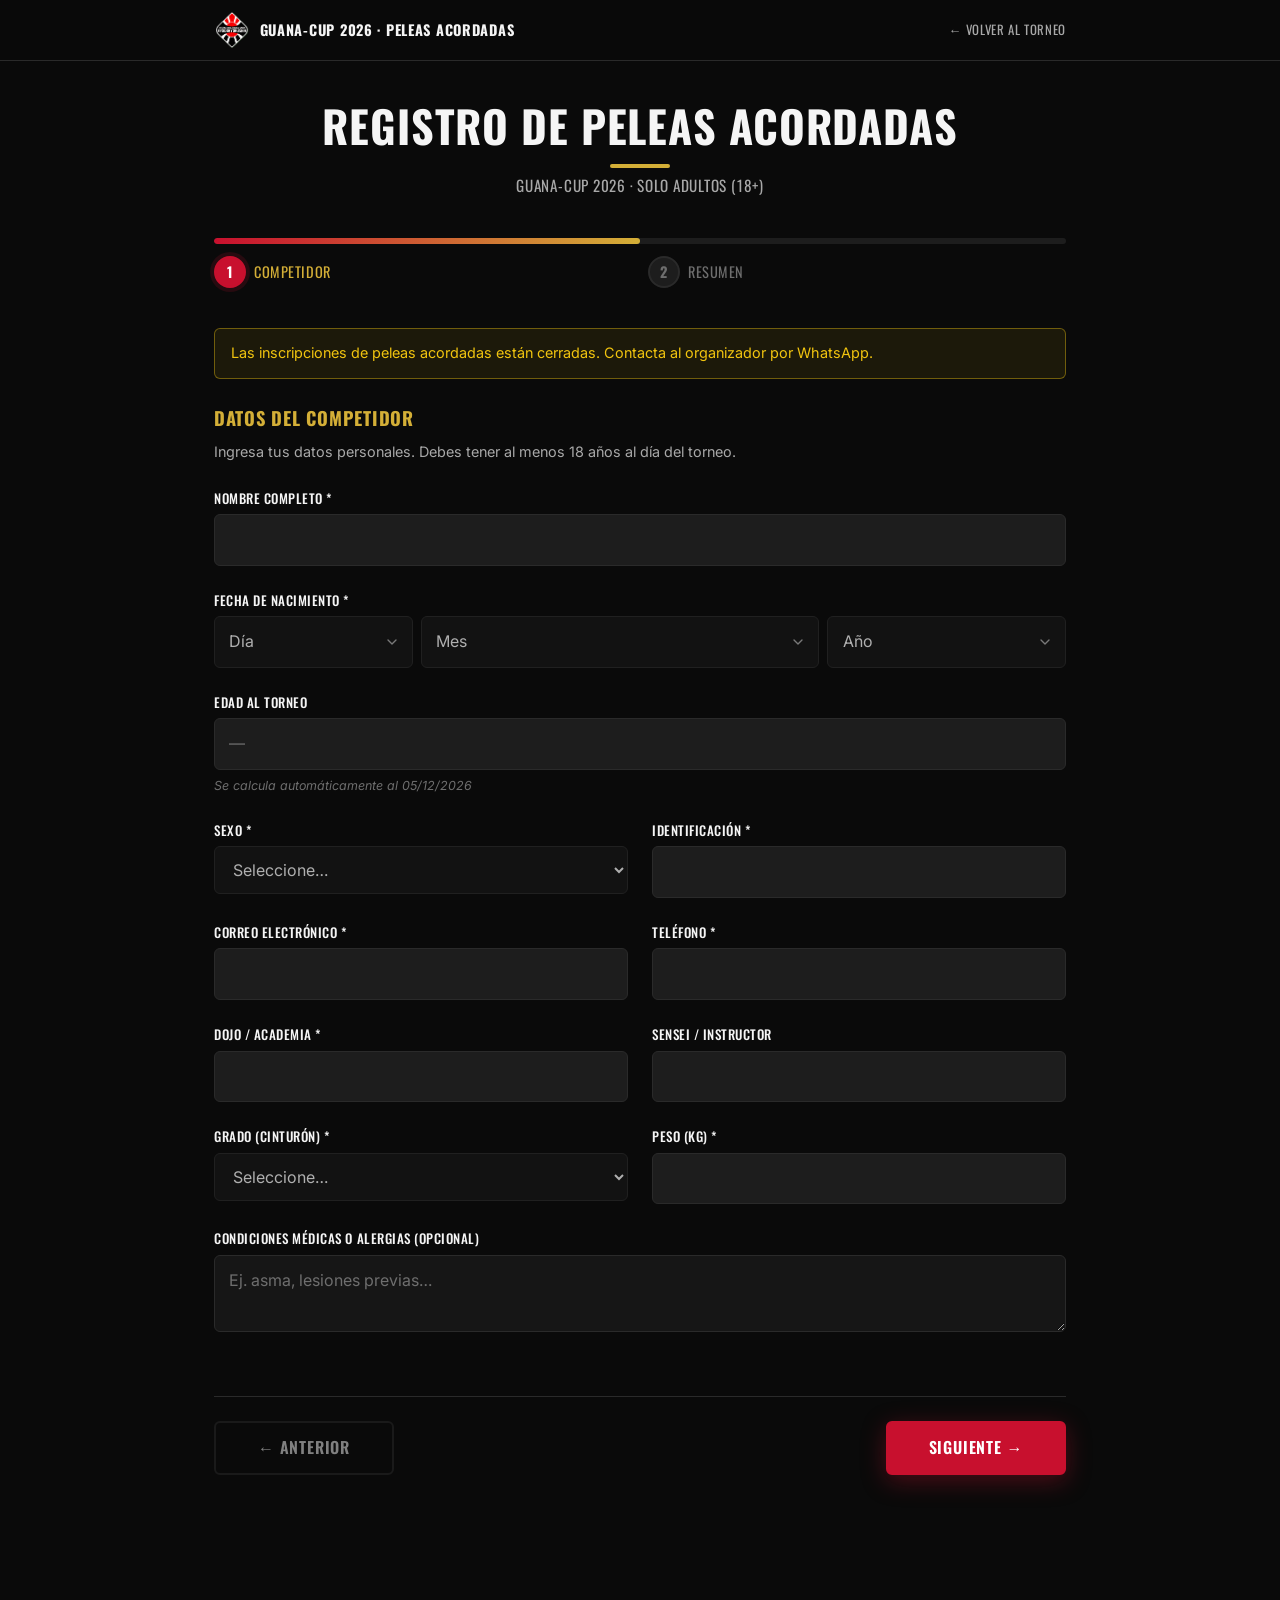
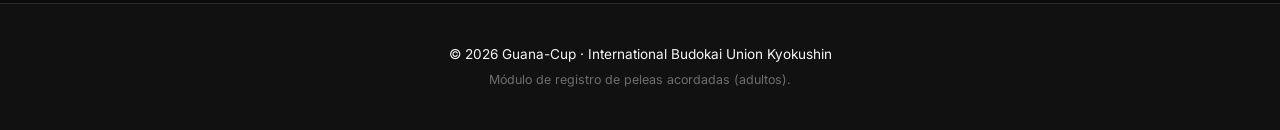
==== GuanaCop2/index.html @ 42ecfdb3 "Se agrega el formulario para las peleas acordadas" ====
<!DOCTYPE html>
<html lang="es">

<head>
    <meta charset="UTF-8" />
    <meta name="viewport" content="width=device-width, initial-scale=1.0" />
    <meta name="description" content="Registro de peleas acordadas - Torneo Guana-Cup 2027 (solo adultos 18+)" />
    <meta name="theme-color" content="#0a0a0a" />

    <title>Peleas Acordadas | Guana-Cup 2027</title>

    <!-- Etiquetas Open Graph para WhatsApp -->
    <meta property="og:title" content="Registro de peleas acordadas - Torneo Guana-Cup 2027 (solo adultos 18+)">
    <meta property="og:description"
        content="Inscripción al Registro de peleas acordadas Guana-Cup 2027 - Kyokushin IBU. 20 de febrero de 2027. ¡Aquí nacen los campeones!">
    <meta property="og:image" content="https://karate.innocr.com/assets/img/afiche2.jpg">
    <meta property="og:type" content="website">

    <!-- Favicon (assets compartidos) -->
    <link rel="icon" type="image/x-icon" href="../assets/img/favicon.ico" />

    <!-- Fuentes -->
    <link rel="preconnect" href="https://fonts.googleapis.com" />
    <link rel="preconnect" href="https://fonts.gstatic.com" crossorigin />
    <link
        href="https://fonts.googleapis.com/css2?family=Oswald:wght@400;500;600;700&family=Inter:wght@400;500;600;700&display=swap"
        rel="stylesheet" />

    <!-- CSS del módulo -->
    <link rel="stylesheet" href="css/base.css" />
    <link rel="stylesheet" href="css/formulario.css" />
    <link rel="stylesheet" href="css/confirmacion.css" />
</head>

<body>

    <!-- ============================================= -->
    <!-- HEADER DEL MÓDULO                              -->
    <!-- ============================================= -->
    <header class="gc2-header">
        <div class="container gc2-header-inner">
            <a href="../index.html" class="gc2-brand">
                <img src="../assets/img/logo-ibu.png" alt="IBU Kyokushin" class="gc2-logo" />
                <span>Guana-Cup 2026 · Peleas Acordadas</span>
            </a>
            <a href="../index.html" class="gc2-back">← Volver al torneo</a>
        </div>
    </header>

    <!-- ============================================= -->
    <!-- VISTA 1: FORMULARIO (2 PASOS)                  -->
    <!-- ============================================= -->
    <main id="vista-formulario-adultos" class="vista vista-activa">

        <div class="container formulario-wrap">

            <header class="formulario-header">
                <h1>Registro de Peleas Acordadas</h1>
                <p>Guana-Cup 2026 · Solo adultos (18+)</p>
            </header>

            <!-- Barra de progreso (2 pasos) -->
            <div class="progress-wrap" aria-label="Progreso de registro">
                <div class="progress-bar">
                    <div class="progress-fill" id="progressFillAdultos" style="width: 50%"></div>
                </div>
                <ol class="progress-steps">
                    <li class="step active" data-step="1"><span>1</span> Competidor</li>
                    <li class="step" data-step="2"><span>2</span> Resumen</li>
                </ol>
            </div>

            <!-- Mensaje de inscripciones cerradas (oculto por defecto) -->
            <div class="aviso aviso-warning" id="avisoCerrado" hidden>
                Las inscripciones de peleas acordadas están cerradas. Contacta al organizador por WhatsApp.
            </div>

            <form id="formAdultos" novalidate>

                <!-- ============================================= -->
                <!-- PASO 1: DATOS DEL COMPETIDOR                  -->
                <!-- ============================================= -->
                <fieldset class="paso activo" data-paso="1">
                    <legend>Datos del competidor</legend>
                    <p class="paso-desc">Ingresa tus datos personales. Debes tener al menos 18 años al día del torneo.
                    </p>

                    <div class="campo">
                        <label for="ad_nombreCompleto">Nombre completo *</label>
                        <input type="text" id="ad_nombreCompleto" name="ad_nombreCompleto" autocomplete="name"
                            required />
                        <small class="error-msg"></small>
                    </div>

                    <!-- Fecha de nacimiento: 3 selects (día / mes / año) -->
                    <div class="campo">
                        <label>Fecha de nacimiento *</label>
                        <div class="fecha-selects">
                            <select id="ad_diaNacimiento" name="ad_diaNacimiento" required>
                                <option value="">Día</option>
                            </select>
                            <select id="ad_mesNacimiento" name="ad_mesNacimiento" required>
                                <option value="">Mes</option>
                                <option value="01">Enero</option>
                                <option value="02">Febrero</option>
                                <option value="03">Marzo</option>
                                <option value="04">Abril</option>
                                <option value="05">Mayo</option>
                                <option value="06">Junio</option>
                                <option value="07">Julio</option>
                                <option value="08">Agosto</option>
                                <option value="09">Setiembre</option>
                                <option value="10">Octubre</option>
                                <option value="11">Noviembre</option>
                                <option value="12">Diciembre</option>
                            </select>
                            <select id="ad_anioNacimiento" name="ad_anioNacimiento" required>
                                <option value="">Año</option>
                            </select>
                        </div>
                        <input type="hidden" id="ad_fechaNacimiento" name="ad_fechaNacimiento" />
                        <small class="error-msg"></small>
                    </div>

                    <div class="campo">
                        <label for="ad_edadCalculada">Edad al torneo</label>
                        <input type="text" id="ad_edadCalculada" name="ad_edadCalculada" readonly placeholder="—" />
                        <small class="hint">Se calcula automáticamente al 05/12/2026</small>
                    </div>

                    <div class="campo-row">
                        <div class="campo">
                            <label for="ad_sexo">Sexo *</label>
                            <select id="ad_sexo" name="ad_sexo" required>
                                <option value="">Seleccione…</option>
                                <option value="M">Masculino</option>
                                <option value="F">Femenino</option>
                            </select>
                            <small class="error-msg"></small>
                        </div>
                        <div class="campo">
                            <label for="ad_identificacion">Identificación *</label>
                            <input type="text" id="ad_identificacion" name="ad_identificacion" required />
                            <small class="error-msg"></small>
                        </div>
                    </div>

                    <div class="campo-row">
                        <div class="campo">
                            <label for="ad_email">Correo electrónico *</label>
                            <input type="email" id="ad_email" name="ad_email" autocomplete="email" required />
                            <small class="error-msg"></small>
                        </div>
                        <div class="campo">
                            <label for="ad_telefono">Teléfono *</label>
                            <input type="tel" id="ad_telefono" name="ad_telefono" autocomplete="tel" required />
                            <small class="error-msg"></small>
                        </div>
                    </div>

                    <div class="campo-row">
                        <div class="campo">
                            <label for="ad_dojo">Dojo / Academia *</label>
                            <input type="text" id="ad_dojo" name="ad_dojo" required />
                            <small class="error-msg"></small>
                        </div>
                        <div class="campo">
                            <label for="ad_sensei">Sensei / Instructor</label>
                            <input type="text" id="ad_sensei" name="ad_sensei" />
                        </div>
                    </div>

                    <div class="campo-row">
                        <div class="campo">
                            <label for="ad_grado">Grado (cinturón) *</label>
                            <select id="ad_grado" name="grado" required>
                                <option value="">Seleccione…</option>
                                <option value="Blanco (Mukyu / Sin grado)">Blanco (Mukyu / Sin grado)</option>
                                <option value="10º Kyu - Naranja">10º Kyu - Naranja</option>
                                <option value="9º Kyu - Naranja con raya">9º Kyu - Naranja con raya</option>
                                <option value="8º Kyu - Azul">8º Kyu - Azul</option>
                                <option value="7º Kyu - Azul con raya">7º Kyu - Azul con raya</option>
                                <option value="6º Kyu - Amarillo">6º Kyu - Amarillo</option>
                                <option value="5º Kyu - Amarillo con raya">5º Kyu - Amarillo con raya</option>
                                <option value="4º Kyu - Verde">4º Kyu - Verde</option>
                                <option value="3º Kyu - Verde con raya">3º Kyu - Verde con raya</option>
                                <option value="2º Kyu - Marrón">2º Kyu - Marrón</option>
                                <option value="1º Kyu - Marrón con raya">1º Kyu - Marrón con raya</option>
                                <option value="1º Dan - Negro">1º Dan - Negro</option>
                                <option value="2º Dan - Negro">2º Dan - Negro</option>
                                <option value="3º Dan - Negro">3º Dan - Negro</option>
                                <option value="4º Dan - Negro">4º Dan - Negro</option>
                                <option value="5º Dan - Negro">5º Dan - Negro</option>
                            </select>
                            <small class="error-msg"></small>
                        </div>
                        <div class="campo">
                            <label for="ad_peso">Peso (kg) *</label>
                            <input type="number" id="ad_peso" name="ad_peso" min="20" max="200" step="0.1" required />
                            <small class="error-msg"></small>
                        </div>
                    </div>

                    <div class="campo">
                        <label for="ad_condiciones">Condiciones médicas o alergias (opcional)</label>
                        <textarea id="ad_condiciones" name="ad_condiciones" rows="2"
                            placeholder="Ej. asma, lesiones previas…"></textarea>
                    </div>

                    <!-- Aviso si es menor de edad -->
                    <div class="aviso aviso-error" id="ad_avisoEdad" hidden>
                        Debes ser mayor de 18 años al día del torneo para este registro.
                    </div>
                </fieldset>

                <!-- ============================================= -->
                <!-- PASO 2: RESUMEN + CONFIRMAR                   -->
                <!-- ============================================= -->
                <fieldset class="paso" data-paso="2">
                    <legend>Resumen del registro</legend>
                    <p class="paso-desc">Revisa que todo esté correcto antes de confirmar.</p>

                    <div class="resumen" id="resumenAdultos">
                        <!-- Se genera por JS -->
                    </div>
                </fieldset>

                <!-- ============================================= -->
                <!-- NAVEGACIÓN                                     -->
                <!-- ============================================= -->
                <div class="form-nav">
                    <button type="button" class="btn btn-outline" id="btnAnteriorAdultos" disabled>
                        ← Anterior
                    </button>
                    <button type="button" class="btn btn-primary" id="btnSiguienteAdultos">
                        Siguiente →
                    </button>
                    <button type="button" class="btn btn-success" id="btnConfirmarAdultos" hidden>
                        ✔ Confirmar registro
                    </button>
                </div>

            </form>
        </div>
    </main>

    <!-- ============================================= -->
    <!-- VISTA 2: CONFIRMACIÓN                          -->
    <!-- ============================================= -->
    <main id="vista-confirmacion-adultos" class="vista">
        <div class="container confirmacion-wrap">

            <div class="confirmacion-icon" aria-hidden="true">✅</div>
            <h1>¡Registro enviado!</h1>
            <p class="confirmacion-sub">Guarda tu folio para coordinar el combate con el organizador.</p>

            <!-- FOLIO: placeholder neutro, el JS lo llena con el valor real del backend -->
            <div class="folio-box">
                <span>Folio</span>
                <strong id="folioTextoAdultos">—</strong>
            </div>

            <div class="resumen-final" id="resumenFinalAdultos">
                <!-- Se genera por JS -->
            </div>

            <div class="total-final">
                <span>Total a pagar:</span>
                <strong id="totalFinalAdultos">₡0</strong>
            </div>

            <div class="sinpe-box">
                <h3>Pago por SINPE Móvil</h3>
                <p>
                    Número: <strong id="sinpeNumeroAdultos">—</strong><br />
                    Titular: <strong id="sinpeTitularAdultos">—</strong>
                </p>
            </div>

            <div class="confirmacion-acciones">
                <button class="btn btn-primary btn-lg" id="btnWhatsappAdultos">
                    💬 Coordinar por WhatsApp
                </button>
            </div>

            <p class="confirmacion-nota">
                <strong>Importante:</strong> al abrir WhatsApp se enviará tu folio y monto
                al organizador para coordinar el pago y los detalles del combate.
            </p>

            <a href="../index.html" class="btn btn-ghost">← Volver al sitio del torneo</a>
        </div>
    </main>

    <!-- ============================================= -->
    <!-- FOOTER DEL MÓDULO                              -->
    <!-- ============================================= -->
    <footer class="gc2-footer">
        <div class="container">
            <p>© 2026 Guana-Cup · International Budokai Union Kyokushin</p>
            <p style="font-size:.78rem;color:var(--color-text-dim);margin-top:.3rem;">
                Módulo de registro de peleas acordadas (adultos).
            </p>
        </div>
    </footer>

    <!-- ============================================= -->
    <!-- SCRIPTS DEL MÓDULO (orden importa)             -->
    <!-- ============================================= -->
    <script src="js/config.js"></script>
    <script src="js/navegacion.js"></script>
    <script src="js/whatsapp.js"></script>
    <script src="js/formulario.js"></script>

</body>

</html>
---- GuanaCop2/css/base.css ----
/* =========================================================
   GUANACOP2 · base.css
   Reset + variables + tipografía + botones + header/footer
   ========================================================= */

/* ------------------------------
   1. VARIABLES
   ------------------------------ */
:root {
    /* Colores (mismos del sitio principal) */
    --color-bg: #0a0a0a;
    --color-bg-alt: #111111;
    --color-surface: #161616;
    --color-surface-2: #1d1d1d;
    --color-border: #2a2a2a;

    --color-primary: #c8102e;
    --color-primary-dark: #8f0a20;
    --color-primary-light: #e63946;

    --color-gold: #d4af37;
    --color-gold-light: #f2d675;

    --color-text: #f5f5f5;
    --color-text-muted: #a8a8a8;
    --color-text-dim: #6e6e6e;

    --color-success: #2ecc71;
    --color-error: #ff4d4d;
    --color-warning: #f1c40f;

    /* Tipografía */
    --font-display: 'Oswald', 'Arial Narrow', sans-serif;
    --font-body: 'Inter', system-ui, -apple-system, sans-serif;

    /* Radios */
    --radius-sm: 6px;
    --radius-md: 10px;
    --radius-lg: 16px;

    /* Sombras */
    --shadow-sm: 0 2px 6px rgba(0, 0, 0, .35);
    --shadow-md: 0 6px 18px rgba(0, 0, 0, .45);
    --shadow-lg: 0 12px 40px rgba(0, 0, 0, .55);
    --shadow-red: 0 6px 24px rgba(200, 16, 46, .35);

    /* Espaciado */
    --space-xs: .5rem;
    --space-sm: 1rem;
    --space-md: 1.5rem;
    --space-lg: 2.5rem;
    --space-xl: 4rem;

    /* Layout */
    --container-max: 900px;

    /* Transiciones */
    --t-fast: .15s ease;
    --t-med: .3s ease;
    --t-slow: .5s ease;
}

/* ------------------------------
   2. RESET
   ------------------------------ */
*,
*::before,
*::after {
    box-sizing: border-box;
    margin: 0;
    padding: 0;
}

html {
    scroll-behavior: smooth;
    -webkit-text-size-adjust: 100%;
}

body {
    font-family: var(--font-body);
    background-color: var(--color-bg);
    color: var(--color-text);
    line-height: 1.6;
    font-size: 16px;
    min-height: 100vh;
    overflow-x: hidden;
    -webkit-font-smoothing: antialiased;
    -moz-osx-font-smoothing: grayscale;
}

img,
picture,
video,
canvas,
svg {
    display: block;
    max-width: 100%;
    height: auto;
}

input,
button,
textarea,
select {
    font: inherit;
    color: inherit;
}

button {
    cursor: pointer;
    background: none;
    border: none;
}

a {
    color: inherit;
    text-decoration: none;
}

ul,
ol {
    list-style: none;
}

/* ------------------------------
   3. TIPOGRAFÍA
   ------------------------------ */
h1,
h2,
h3,
h4 {
    font-family: var(--font-display);
    font-weight: 700;
    letter-spacing: .02em;
    line-height: 1.15;
    text-transform: uppercase;
}

h1 {
    font-size: clamp(1.75rem, 4.5vw, 2.75rem);
}

h2 {
    font-size: clamp(1.4rem, 3.2vw, 2rem);
}

h3 {
    font-size: clamp(1.05rem, 2vw, 1.25rem);
}

p {
    color: var(--color-text);
}

::selection {
    background: var(--color-primary);
    color: #fff;
}

/* ------------------------------
   4. LAYOUT / CONTAINER
   ------------------------------ */
.container {
    width: 100%;
    max-width: var(--container-max);
    margin: 0 auto;
    padding: 0 1rem;
}

@media (min-width: 768px) {
    .container {
        padding: 0 1.5rem;
    }
}

/* Sistema de vistas */
.vista {
    display: none;
    animation: fadeIn var(--t-med);
}

.vista.vista-activa {
    display: block;
}

@keyframes fadeIn {
    from {
        opacity: 0;
        transform: translateY(8px);
    }

    to {
        opacity: 1;
        transform: translateY(0);
    }
}

/* ------------------------------
   5. BOTONES
   ------------------------------ */
.btn {
    display: inline-flex;
    align-items: center;
    justify-content: center;
    gap: .5rem;
    padding: .75rem 1.5rem;
    font-family: var(--font-display);
    font-weight: 600;
    font-size: 1rem;
    text-transform: uppercase;
    letter-spacing: .05em;
    border-radius: var(--radius-sm);
    border: 2px solid transparent;
    transition: all var(--t-fast);
    text-align: center;
    white-space: nowrap;
    user-select: none;
}

.btn:disabled,
.btn[disabled] {
    opacity: .5;
    cursor: not-allowed;
    pointer-events: none;
}

.btn-primary {
    background: var(--color-primary);
    color: #fff;
    border-color: var(--color-primary);
    box-shadow: var(--shadow-red);
}

.btn-primary:hover:not(:disabled) {
    background: var(--color-primary-dark);
    border-color: var(--color-primary-dark);
    transform: translateY(-2px);
}

.btn-primary:active {
    transform: translateY(0);
}

.btn-outline {
    background: transparent;
    color: var(--color-text);
    border-color: var(--color-border);
}

.btn-outline:hover:not(:disabled) {
    border-color: var(--color-gold);
    color: var(--color-gold);
}

.btn-success {
    background: var(--color-success);
    color: #062e17;
    border-color: var(--color-success);
}

.btn-success:hover:not(:disabled) {
    filter: brightness(1.1);
    transform: translateY(-2px);
}

.btn-ghost {
    background: transparent;
    color: var(--color-text-muted);
    padding: .5rem 1rem;
    font-size: .9rem;
}

.btn-ghost:hover {
    color: var(--color-text);
}

.btn-sm {
    padding: .45rem 1rem;
    font-size: .85rem;
}

.btn-lg {
    padding: 1rem 2rem;
    font-size: 1.05rem;
}

/* ------------------------------
   6. HEADER DEL MÓDULO
   ------------------------------ */
.gc2-header {
    position: sticky;
    top: 0;
    z-index: 100;
    background: rgba(10, 10, 10, .92);
    backdrop-filter: blur(10px);
    -webkit-backdrop-filter: blur(10px);
    border-bottom: 1px solid var(--color-border);
}

.gc2-header-inner {
    display: flex;
    align-items: center;
    justify-content: space-between;
    padding-top: .75rem;
    padding-bottom: .75rem;
    gap: 1rem;
}

.gc2-brand {
    display: flex;
    align-items: center;
    gap: .6rem;
    font-family: var(--font-display);
    font-weight: 700;
    text-transform: uppercase;
    letter-spacing: .05em;
    font-size: .9rem;
    color: var(--color-text);
}

.gc2-logo {
    width: 36px;
    height: 36px;
    object-fit: contain;
}

.gc2-back {
    font-family: var(--font-display);
    font-size: .8rem;
    text-transform: uppercase;
    letter-spacing: .05em;
    color: var(--color-text-muted);
    transition: color var(--t-fast);
    white-space: nowrap;
}

.gc2-back:hover {
    color: var(--color-gold);
}

/* Ocultar texto del brand en pantallas muy chicas */
@media (max-width: 520px) {
    .gc2-brand span {
        display: none;
    }
}

/* ------------------------------
   7. FOOTER DEL MÓDULO
   ------------------------------ */
.gc2-footer {
    background: var(--color-bg-alt);
    border-top: 1px solid var(--color-border);
    margin-top: var(--space-xl);
    padding: var(--space-lg) 0;
    text-align: center;
    color: var(--color-text-muted);
    font-size: .85rem;
}

/* ------------------------------
   8. UTILIDADES
   ------------------------------ */
.loading {
    text-align: center;
    color: var(--color-text-muted);
    padding: var(--space-lg) 0;
    font-style: italic;
}

.oculto {
    display: none !important;
}

.text-center {
    text-align: center;
}

.text-gold {
    color: var(--color-gold);
}

.text-muted {
    color: var(--color-text-muted);
}

/* Scrollbar sutil */
::-webkit-scrollbar {
    width: 10px;
    height: 10px;
}

::-webkit-scrollbar-track {
    background: var(--color-bg);
}

::-webkit-scrollbar-thumb {
    background: var(--color-border);
    border-radius: 5px;
}

::-webkit-scrollbar-thumb:hover {
    background: var(--color-primary-dark);
}

/* Focus accesible */
:focus-visible {
    outline: 2px solid var(--color-gold);
    outline-offset: 2px;
}
---- GuanaCop2/css/formulario.css ----
/* =========================================================
   GUANACOP2 · formulario.css
   Estilos del formulario de 2 pasos (competidor, resumen):
   header, progreso, inputs, fecha 3 selects, resumen, nav
   ========================================================= */

/* ------------------------------
   1. WRAPPER DEL FORMULARIO
   ------------------------------ */
.formulario-wrap {
    padding-top: var(--space-lg);
    padding-bottom: var(--space-xl);
}

.formulario-header {
    text-align: center;
    margin-bottom: var(--space-lg);
}

.formulario-header h1 {
    color: var(--color-text);
    margin-bottom: .35rem;
}

.formulario-header h1::after {
    content: "";
    display: block;
    width: 60px;
    height: 4px;
    background: var(--color-gold);
    margin: .75rem auto 0;
    border-radius: 2px;
}

.formulario-header p {
    color: var(--color-text-muted);
    font-size: .95rem;
    font-family: var(--font-display);
    text-transform: uppercase;
    letter-spacing: .05em;
}

/* ------------------------------
   2. BARRA DE PROGRESO (2 pasos)
   ------------------------------ */
.progress-wrap {
    margin-bottom: var(--space-lg);
}

.progress-bar {
    width: 100%;
    height: 6px;
    background: var(--color-surface-2);
    border-radius: 3px;
    overflow: hidden;
    margin-bottom: .75rem;
}

.progress-fill {
    height: 100%;
    background: linear-gradient(90deg, var(--color-primary), var(--color-gold));
    border-radius: 3px;
    transition: width var(--t-med);
}

.progress-steps {
    display: flex;
    justify-content: space-around;
    gap: var(--space-sm);
}

.progress-steps .step {
    flex: 1;
    display: flex;
    flex-direction: column;
    align-items: center;
    gap: .3rem;
    font-family: var(--font-display);
    font-size: .8rem;
    text-transform: uppercase;
    letter-spacing: .04em;
    color: var(--color-text-dim);
    text-align: center;
    transition: color var(--t-fast);
}

.progress-steps .step span {
    display: inline-flex;
    align-items: center;
    justify-content: center;
    width: 32px;
    height: 32px;
    border-radius: 50%;
    background: var(--color-surface-2);
    border: 2px solid var(--color-border);
    font-size: .9rem;
    font-weight: 700;
    transition: all var(--t-fast);
}

.progress-steps .step.active {
    color: var(--color-gold);
}

.progress-steps .step.active span {
    background: var(--color-primary);
    border-color: var(--color-primary);
    color: #fff;
    box-shadow: 0 0 0 4px rgba(200, 16, 46, .15);
}

@media (min-width: 600px) {
    .progress-steps .step {
        flex-direction: row;
        gap: .5rem;
        font-size: .9rem;
    }
}

/* ------------------------------
   3. PASOS (FIELDSET)
   ------------------------------ */
.paso {
    display: none;
    border: none;
    padding: 0;
    margin: 0;
    animation: pasoIn var(--t-med);
}

.paso.activo {
    display: block;
}

@keyframes pasoIn {
    from {
        opacity: 0;
        transform: translateX(12px);
    }

    to {
        opacity: 1;
        transform: translateX(0);
    }
}

.paso legend {
    font-family: var(--font-display);
    font-size: 1.15rem;
    font-weight: 700;
    text-transform: uppercase;
    letter-spacing: .04em;
    color: var(--color-gold);
    margin-bottom: .5rem;
    padding: 0;
}

.paso-desc {
    color: var(--color-text-muted);
    font-size: .9rem;
    margin-bottom: var(--space-md);
}

/* ------------------------------
   4. CAMPOS
   ------------------------------ */
.campo {
    margin-bottom: var(--space-md);
    display: flex;
    flex-direction: column;
    gap: .35rem;
}

.campo label {
    font-family: var(--font-display);
    font-size: .82rem;
    text-transform: uppercase;
    letter-spacing: .04em;
    color: var(--color-text);
    font-weight: 500;
}

.campo input,
.campo select,
.campo textarea {
    width: 100%;
    padding: .75rem .9rem;
    background: var(--color-surface);
    border: 1px solid var(--color-border);
    border-radius: var(--radius-sm);
    color: var(--color-text);
    font-size: 1rem;
    transition: border-color var(--t-fast), box-shadow var(--t-fast);
}

.campo input:focus,
.campo select:focus,
.campo textarea:focus {
    outline: none;
    border-color: var(--color-gold);
    box-shadow: 0 0 0 3px rgba(212, 175, 55, .15);
}

.campo input:read-only {
    background: var(--color-surface-2);
    color: var(--color-text-muted);
    cursor: not-allowed;
}

.campo input::placeholder,
.campo textarea::placeholder {
    color: var(--color-text-dim);
}

.campo textarea {
    resize: vertical;
    min-height: 64px;
}

.campo-row {
    display: grid;
    grid-template-columns: 1fr;
    gap: var(--space-md);
}

@media (min-width: 600px) {
    .campo-row {
        grid-template-columns: 1fr 1fr;
        gap: var(--space-md) var(--space-md);
    }
}

/* Mensajes de error / hints */
.campo .error-msg {
    color: var(--color-error);
    font-size: .8rem;
    min-height: 1em;
    display: none;
}

.campo.invalido .error-msg {
    display: block;
}

.campo.invalido input,
.campo.invalido select,
.campo.invalido textarea {
    border-color: var(--color-error);
    box-shadow: 0 0 0 3px rgba(255, 77, 77, .12);
}

.campo .hint {
    color: var(--color-text-dim);
    font-size: .78rem;
    font-style: italic;
}

/* ------------------------------
   5. FECHA DE NACIMIENTO · 3 SELECTS
   ------------------------------ */
.fecha-selects {
    display: grid;
    grid-template-columns: 1fr 2fr 1.2fr;
    gap: .5rem;
}

.fecha-selects select {
    width: 100%;
    padding: .75rem .9rem;
    background: var(--color-surface);
    border: 1px solid var(--color-border);
    border-radius: var(--radius-sm);
    color: var(--color-text);
    font-size: 1rem;
    transition: border-color var(--t-fast), box-shadow var(--t-fast);
    appearance: none;
    -webkit-appearance: none;
    -moz-appearance: none;
    background-image: url("data:image/svg+xml;charset=UTF-8,%3csvg xmlns='http://www.w3.org/2000/svg' viewBox='0 0 24 24' fill='none' stroke='%23a8a8a8' stroke-width='2' stroke-linecap='round' stroke-linejoin='round'%3e%3cpolyline points='6 9 12 15 18 9'%3e%3c/polyline%3e%3c/svg%3e");
    background-repeat: no-repeat;
    background-position: right .75rem center;
    background-size: 1em;
    padding-right: 2.25rem;
    cursor: pointer;
}

.fecha-selects select:focus {
    outline: none;
    border-color: var(--color-gold);
    box-shadow: 0 0 0 3px rgba(212, 175, 55, .15);
}

.fecha-selects select:invalid,
.fecha-selects select option[value=""] {
    color: var(--color-text-dim);
}

/* Cuando el campo padre está inválido */
.campo.invalido .fecha-selects select {
    border-color: var(--color-error);
    box-shadow: 0 0 0 3px rgba(255, 77, 77, .12);
}

/* En pantallas muy chicas, mantener 3 columnas pero más compactas */
@media (max-width: 420px) {
    .fecha-selects {
        grid-template-columns: 1fr 1.4fr 1fr;
        gap: .35rem;
    }

    .fecha-selects select {
        padding: .65rem .5rem;
        padding-right: 1.75rem;
        font-size: .9rem;
        background-position: right .4rem center;
    }
}

/* ------------------------------
   6. AVISOS
   ------------------------------ */
.aviso {
    padding: .85rem 1rem;
    border-radius: var(--radius-sm);
    font-size: .9rem;
    margin-bottom: var(--space-md);
    border: 1px solid;
    line-height: 1.55;
}

.aviso-warning {
    background: rgba(241, 196, 15, .08);
    border-color: rgba(241, 196, 15, .4);
    color: var(--color-warning);
}

.aviso-error {
    background: rgba(255, 77, 77, .08);
    border-color: rgba(255, 77, 77, .4);
    color: var(--color-error);
}

.aviso-success {
    background: rgba(46, 204, 113, .08);
    border-color: rgba(46, 204, 113, .4);
    color: var(--color-success);
}

/* ------------------------------
   7. RESUMEN (PASO 2)
   ------------------------------ */
.resumen {
    background: var(--color-surface);
    border: 1px solid var(--color-border);
    border-radius: var(--radius-md);
    padding: var(--space-md);
    display: flex;
    flex-direction: column;
    gap: .75rem;
}

.resumen-seccion {
    padding-bottom: .75rem;
    border-bottom: 1px dashed var(--color-border);
}

.resumen-seccion:last-child {
    border-bottom: none;
    padding-bottom: 0;
}

.resumen-seccion h4 {
    font-size: .85rem;
    color: var(--color-gold);
    margin-bottom: .4rem;
    letter-spacing: .05em;
}

.resumen-seccion p {
    font-size: .92rem;
    color: var(--color-text);
    line-height: 1.5;
}

.resumen-seccion p strong {
    color: var(--color-text);
    font-weight: 600;
}

.resumen .resumen-total {
    display: flex;
    justify-content: space-between;
    align-items: center;
    padding-top: .75rem;
    border-top: 2px solid var(--color-gold);
    font-family: var(--font-display);
    text-transform: uppercase;
    font-size: 1.1rem;
    letter-spacing: .04em;
}

.resumen .resumen-total strong {
    color: var(--color-gold);
    font-size: 1.4rem;
    font-weight: 700;
}

/* ------------------------------
   8. NAVEGACIÓN DEL FORMULARIO
   ------------------------------ */
.form-nav {
    display: flex;
    justify-content: space-between;
    align-items: center;
    gap: var(--space-sm);
    margin-top: var(--space-lg);
    padding-top: var(--space-md);
    border-top: 1px solid var(--color-border);
    flex-wrap: wrap;
}

.form-nav .btn {
    flex: 1;
    min-width: 130px;
}

@media (min-width: 600px) {
    .form-nav .btn {
        flex: 0 1 auto;
        min-width: 180px;
    }
}

/* ------------------------------
   9. ACCESIBILIDAD
   ------------------------------ */
@media (prefers-reduced-motion: reduce) {

    .paso,
    .progress-fill,
    .fecha-selects select {
        animation: none;
        transition: none;
    }
}
---- GuanaCop2/css/confirmacion.css ----
/* =========================================================
   GUANACOP2 · confirmacion.css
   Pantalla de éxito: ícono, folio, resumen, total,
   SINPE y botón de WhatsApp
   ========================================================= */

/* ------------------------------
   1. WRAPPER
   ------------------------------ */
.confirmacion-wrap {
    max-width: 620px;
    margin: 0 auto;
    padding-top: var(--space-xl);
    padding-bottom: var(--space-xl);
    text-align: center;
    display: flex;
    flex-direction: column;
    align-items: center;
    gap: var(--space-md);
}

/* ------------------------------
   2. ÍCONO DE ÉXITO
   ------------------------------ */
.confirmacion-icon {
    font-size: 3.5rem;
    line-height: 1;
    width: 88px;
    height: 88px;
    display: flex;
    align-items: center;
    justify-content: center;
    background: rgba(46, 204, 113, .12);
    border: 2px solid var(--color-success);
    border-radius: 50%;
    animation: iconPop var(--t-slow) ease-out;
}

@keyframes iconPop {
    0% {
        transform: scale(0);
        opacity: 0;
    }

    70% {
        transform: scale(1.1);
        opacity: 1;
    }

    100% {
        transform: scale(1);
    }
}

/* ------------------------------
   3. TÍTULO Y SUBTÍTULO
   ------------------------------ */
.confirmacion-wrap h1 {
    font-size: clamp(1.5rem, 4vw, 2.1rem);
    color: var(--color-text);
    margin: 0;
}

.confirmacion-sub {
    color: var(--color-text-muted);
    font-size: .95rem;
    margin: 0;
    max-width: 420px;
}

/* ------------------------------
   4. CAJA DE FOLIO
   ------------------------------ */
.folio-box {
    display: flex;
    flex-direction: column;
    align-items: center;
    gap: .25rem;
    padding: 1rem 2rem;
    background: var(--color-surface);
    border: 2px solid var(--color-gold);
    border-radius: var(--radius-md);
    width: 100%;
    box-shadow: var(--shadow-md);
}

.folio-box span {
    font-family: var(--font-display);
    font-size: .75rem;
    text-transform: uppercase;
    letter-spacing: .15em;
    color: var(--color-text-muted);
}

.folio-box strong {
    font-family: var(--font-display);
    font-size: 1.6rem;
    font-weight: 700;
    letter-spacing: .08em;
    color: var(--color-gold);
}

/* ------------------------------
   5. RESUMEN FINAL
   ------------------------------ */
.resumen-final {
    width: 100%;
    text-align: left;
    background: var(--color-surface);
    border: 1px solid var(--color-border);
    border-radius: var(--radius-md);
    padding: var(--space-md);
    display: flex;
    flex-direction: column;
    gap: .75rem;
}

.resumen-final .resumen-seccion {
    padding-bottom: .75rem;
    border-bottom: 1px dashed var(--color-border);
}

.resumen-final .resumen-seccion:last-child {
    border-bottom: none;
    padding-bottom: 0;
}

.resumen-final h4 {
    font-size: .8rem;
    color: var(--color-gold);
    margin-bottom: .35rem;
    letter-spacing: .05em;
}

.resumen-final p {
    font-size: .9rem;
    line-height: 1.5;
    color: var(--color-text);
}

.resumen-final ul {
    list-style: none;
    display: flex;
    flex-direction: column;
    gap: .3rem;
}

.resumen-final ul li {
    display: flex;
    justify-content: space-between;
    gap: 1rem;
    font-size: .88rem;
    color: var(--color-text-muted);
}

.resumen-final ul li span:last-child {
    color: var(--color-text);
    font-weight: 600;
    white-space: nowrap;
}

/* ------------------------------
   6. TOTAL FINAL
   ------------------------------ */
.total-final {
    width: 100%;
    display: flex;
    justify-content: space-between;
    align-items: center;
    padding: 1rem 1.25rem;
    background: var(--color-surface);
    border: 2px solid var(--color-gold);
    border-radius: var(--radius-md);
    font-family: var(--font-display);
    text-transform: uppercase;
    letter-spacing: .04em;
}

.total-final span {
    color: var(--color-text-muted);
    font-size: .9rem;
}

.total-final strong {
    color: var(--color-gold);
    font-size: 1.5rem;
    font-weight: 700;
}

/* ------------------------------
   7. CAJA SINPE
   ------------------------------ */
.sinpe-box {
    width: 100%;
    padding: 1.25rem;
    background: var(--color-surface-2);
    border: 1px solid var(--color-border);
    border-left: 4px solid var(--color-primary);
    border-radius: var(--radius-md);
    text-align: left;
}

.sinpe-box h3 {
    font-size: .95rem;
    color: var(--color-primary-light);
    margin-bottom: .5rem;
    letter-spacing: .05em;
}

.sinpe-box p {
    font-size: .95rem;
    line-height: 1.7;
    color: var(--color-text-muted);
}

.sinpe-box strong {
    color: var(--color-text);
    font-weight: 700;
}

/* ------------------------------
   8. ACCIONES
   ------------------------------ */
.confirmacion-acciones {
    width: 100%;
    display: flex;
    flex-direction: column;
    gap: var(--space-sm);
    margin-top: var(--space-xs);
}

@media (min-width: 560px) {
    .confirmacion-acciones {
        flex-direction: row;
        justify-content: center;
        flex-wrap: wrap;
    }

    .confirmacion-acciones .btn {
        flex: 1 1 auto;
        min-width: 220px;
    }
}

/* ------------------------------
   9. NOTA ACLARATORIA
   ------------------------------ */
.confirmacion-nota {
    width: 100%;
    padding: .85rem 1rem;
    background: rgba(241, 196, 15, .08);
    border: 1px solid rgba(241, 196, 15, .35);
    border-radius: var(--radius-sm);
    font-size: .85rem;
    color: var(--color-warning);
    line-height: 1.55;
    text-align: left;
}

.confirmacion-nota strong {
    color: var(--color-warning);
    font-weight: 700;
}

/* ------------------------------
   10. RESPONSIVE
   ------------------------------ */
@media (min-width: 768px) {
    .confirmacion-wrap {
        gap: var(--space-lg);
    }

    .folio-box strong {
        font-size: 1.85rem;
    }
}

/* ------------------------------
   11. ACCESIBILIDAD
   ------------------------------ */
@media (prefers-reduced-motion: reduce) {
    .confirmacion-icon {
        animation: none;
    }
}
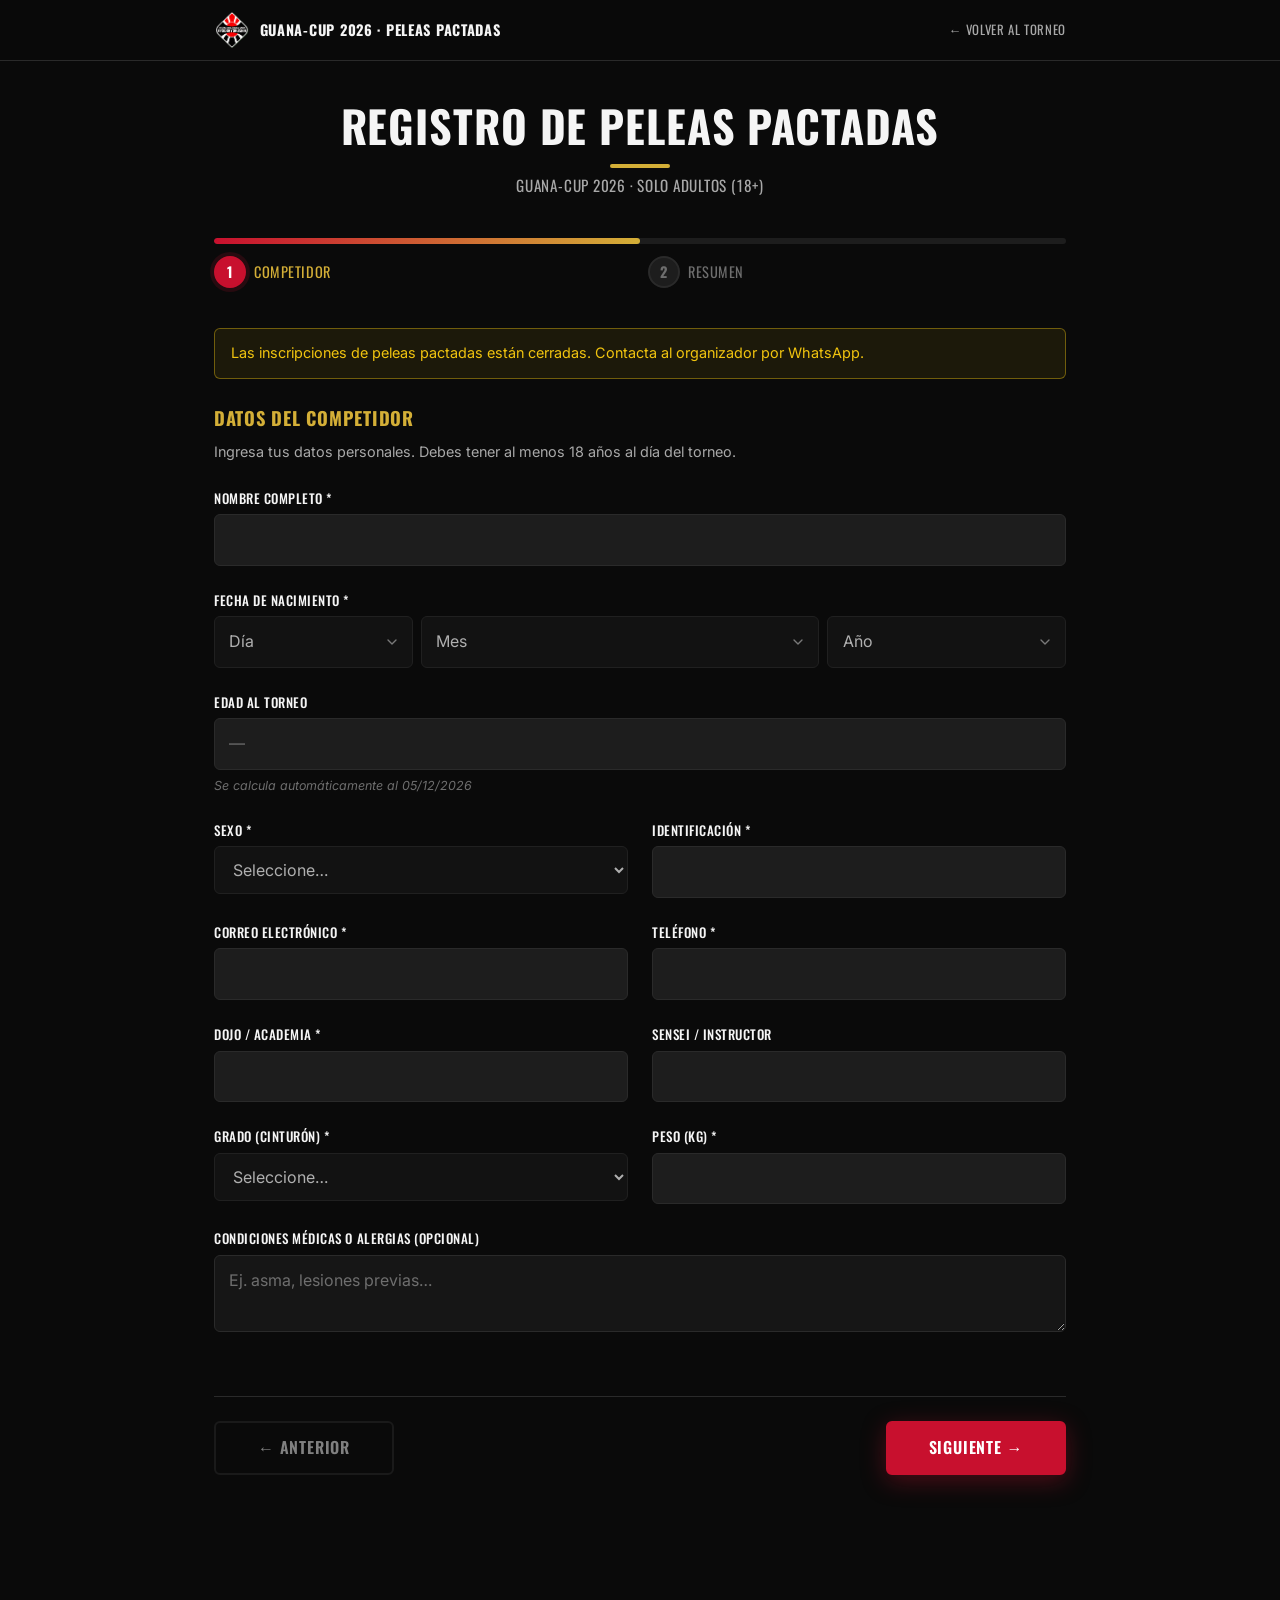
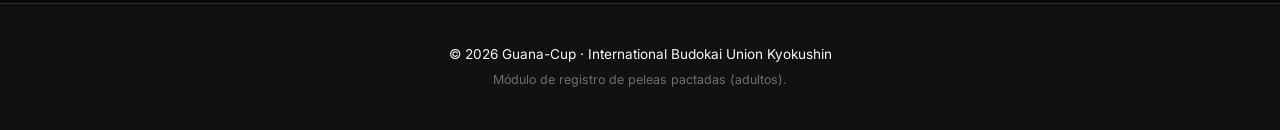
==== commit 50af7424: "Se actualiza el nombre de peleas acordadas a peleas pactadas" ====
--- a/GuanaCop2/index.html
+++ b/GuanaCop2/index.html
@@ -4,15 +4,15 @@
 <head>
     <meta charset="UTF-8" />
     <meta name="viewport" content="width=device-width, initial-scale=1.0" />
-    <meta name="description" content="Registro de peleas acordadas - Torneo Guana-Cup 2027 (solo adultos 18+)" />
+    <meta name="description" content="Registro de Adultos - Peleas Pactadas" />
     <meta name="theme-color" content="#0a0a0a" />
 
-    <title>Peleas Acordadas | Guana-Cup 2027</title>
+    <title>Peleas Pactadas | Guana-Cup 2027</title>
 
     <!-- Etiquetas Open Graph para WhatsApp -->
-    <meta property="og:title" content="Registro de peleas acordadas - Torneo Guana-Cup 2027 (solo adultos 18+)">
+    <meta property="og:title" content="Registro de Adultos">
     <meta property="og:description"
-        content="Inscripción al Registro de peleas acordadas Guana-Cup 2027 - Kyokushin IBU. 20 de febrero de 2027. ¡Aquí nacen los campeones!">
+        content="Inscripción al Registro de Adultos - Peleas Pactadas. Guana-Cup 2027 - Kyokushin IBU. 20 de febrero de 2027. ¡Aquí nacen los campeones!">
     <meta property="og:image" content="https://karate.innocr.com/assets/img/afiche2.jpg">
     <meta property="og:type" content="website">
 
@@ -41,7 +41,7 @@
         <div class="container gc2-header-inner">
             <a href="../index.html" class="gc2-brand">
                 <img src="../assets/img/logo-ibu.png" alt="IBU Kyokushin" class="gc2-logo" />
-                <span>Guana-Cup 2026 · Peleas Acordadas</span>
+                <span>Guana-Cup 2026 · Peleas Pactadas</span>
             </a>
             <a href="../index.html" class="gc2-back">← Volver al torneo</a>
         </div>
@@ -55,7 +55,7 @@
         <div class="container formulario-wrap">
 
             <header class="formulario-header">
-                <h1>Registro de Peleas Acordadas</h1>
+                <h1>Registro de Peleas Pactadas</h1>
                 <p>Guana-Cup 2026 · Solo adultos (18+)</p>
             </header>
 
@@ -72,7 +72,7 @@
 
             <!-- Mensaje de inscripciones cerradas (oculto por defecto) -->
             <div class="aviso aviso-warning" id="avisoCerrado" hidden>
-                Las inscripciones de peleas acordadas están cerradas. Contacta al organizador por WhatsApp.
+                Las inscripciones de peleas pactadas están cerradas. Contacta al organizador por WhatsApp.
             </div>
 
             <form id="formAdultos" novalidate>
@@ -299,7 +299,7 @@
         <div class="container">
             <p>© 2026 Guana-Cup · International Budokai Union Kyokushin</p>
             <p style="font-size:.78rem;color:var(--color-text-dim);margin-top:.3rem;">
-                Módulo de registro de peleas acordadas (adultos).
+                Módulo de registro de peleas pactadas (adultos).
             </p>
         </div>
     </footer>
